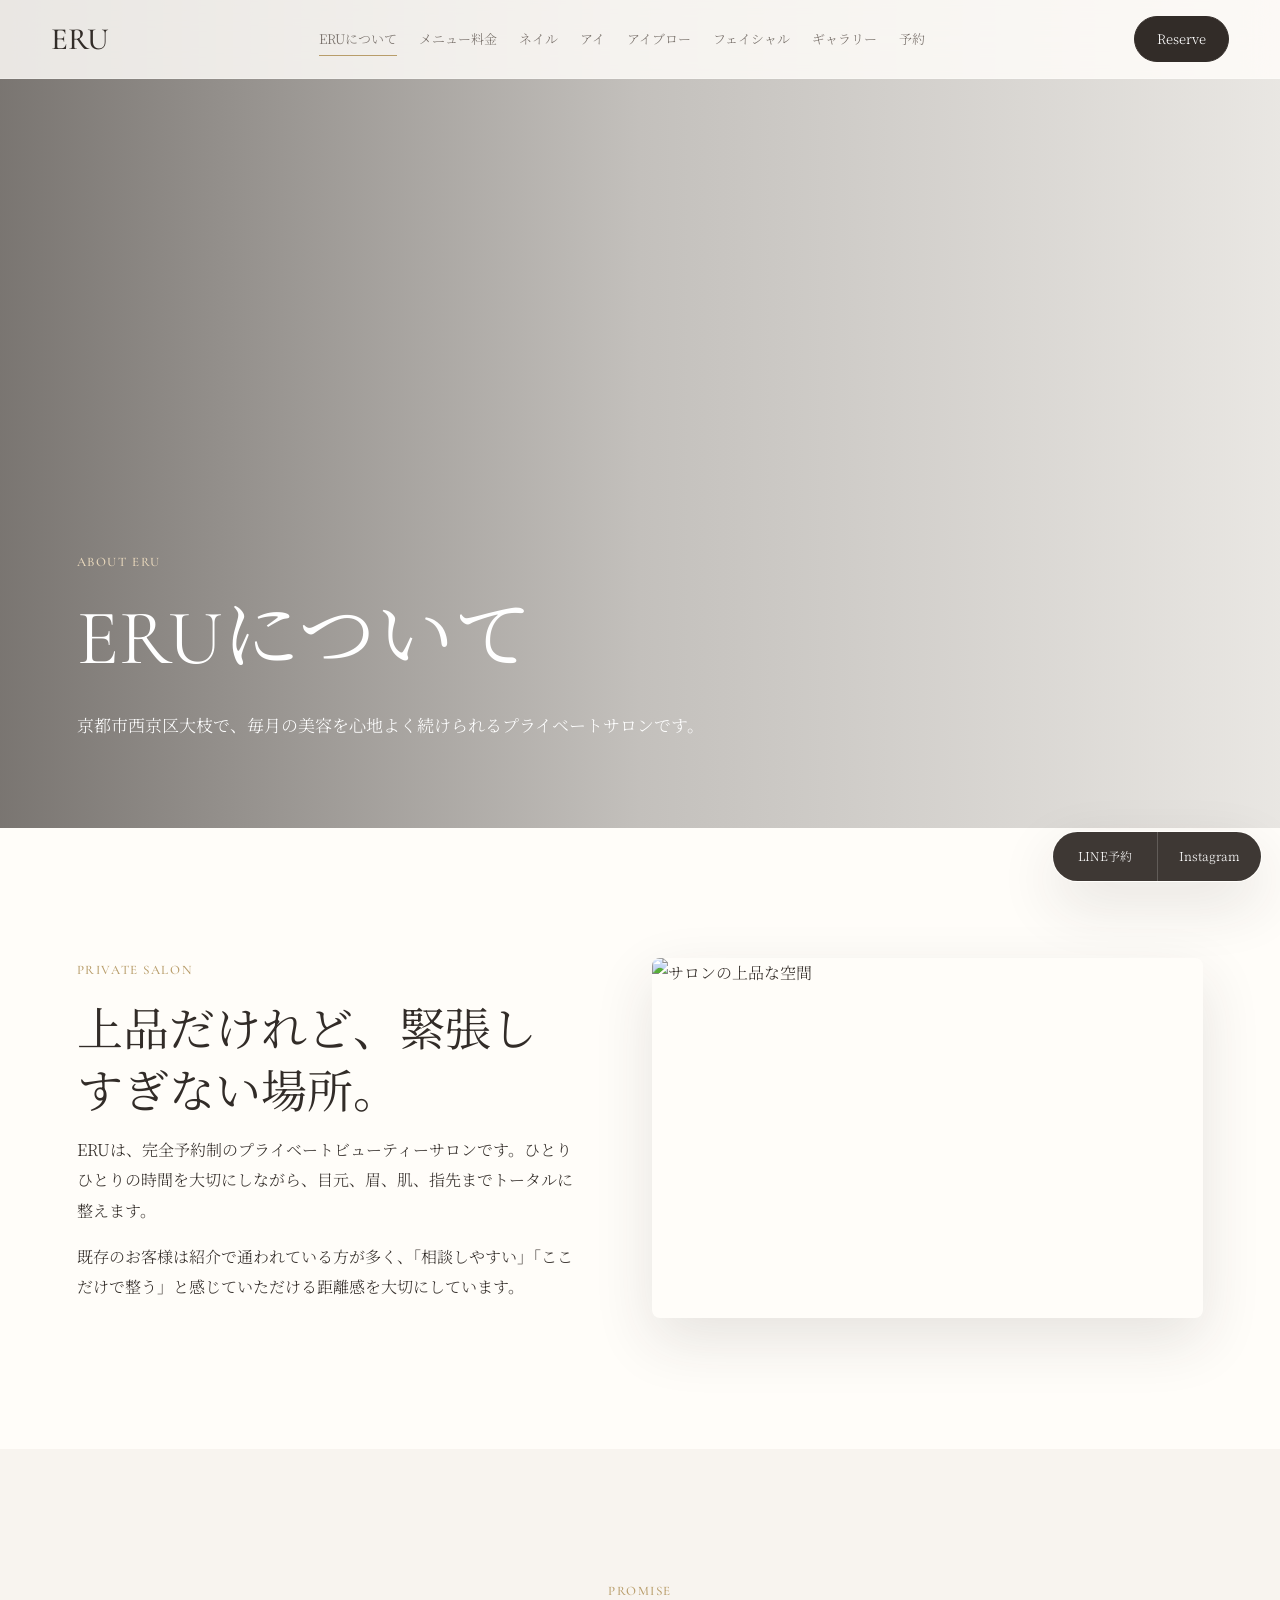
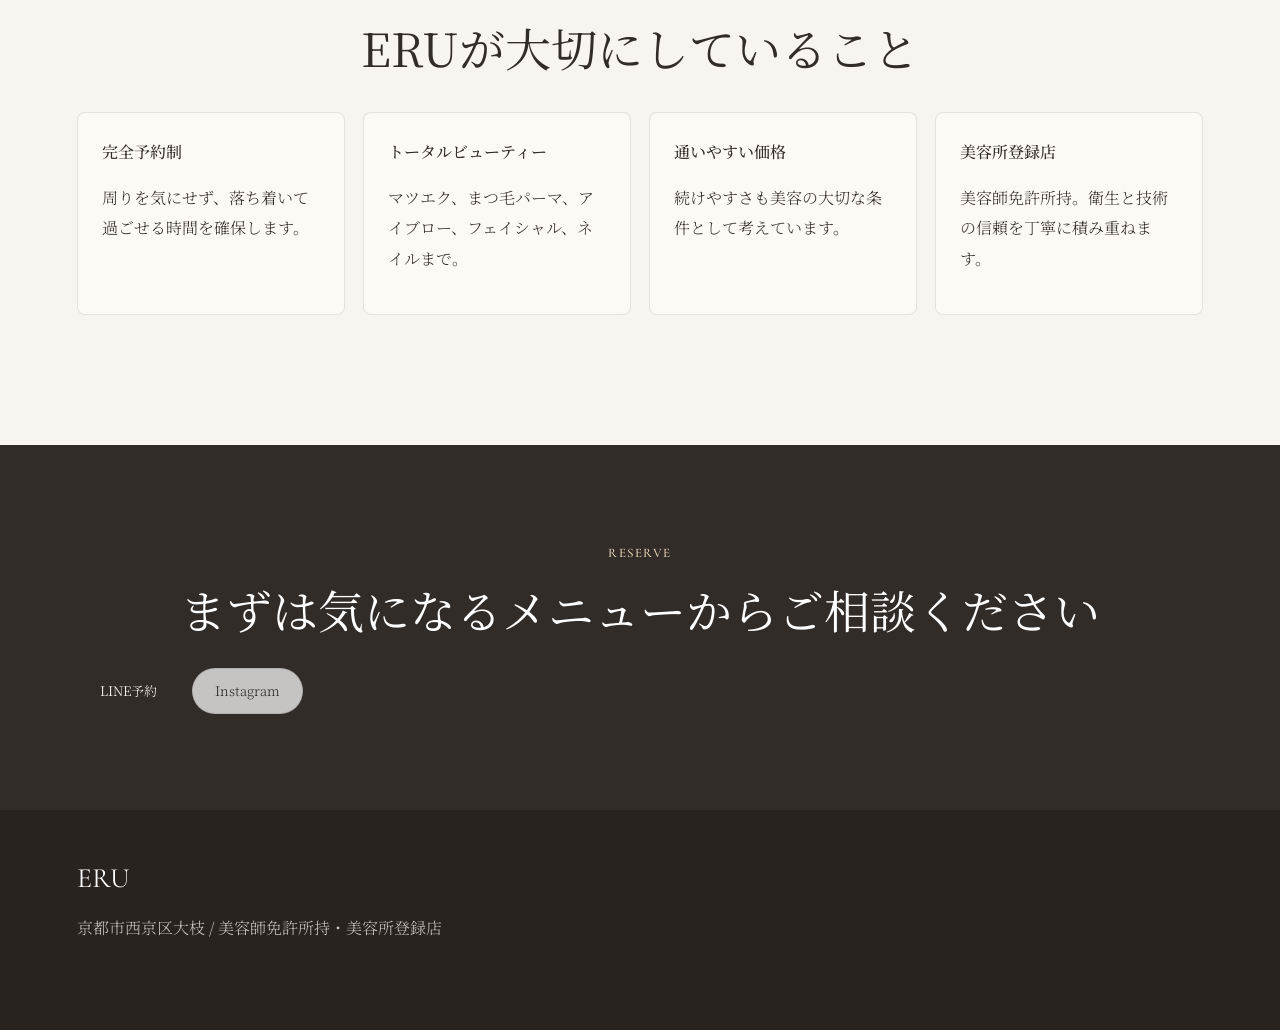
==== about.html @ 4b337d53 "Build ERU salon website" ====
<!doctype html>
<html lang="ja">
  <head>
    <meta charset="utf-8" /><meta name="viewport" content="width=device-width, initial-scale=1" />
    <title>ERUについて｜京都市西京区大枝の完全予約制プライベートサロン</title>
    <meta name="description" content="京都市西京区大枝のERUは、美容師免許所持・美容所登録店の完全予約制プライベートビューティーサロン。マツエク、アイブロー、フェイシャルを通いやすく。" />
    <link rel="preconnect" href="https://fonts.googleapis.com" /><link rel="preconnect" href="https://fonts.gstatic.com" crossorigin />
    <link href="https://fonts.googleapis.com/css2?family=Cormorant+Garamond:wght@400;500;600&family=Noto+Serif+JP:wght@300;400;500;600&display=swap" rel="stylesheet" /><link rel="stylesheet" href="styles.css" />
  </head>
  <body>
    <header class="site-header"><a class="brand" href="index.html">ERU</a><button class="menu-toggle" aria-label="メニューを開閉" aria-expanded="false"><span></span><span></span><span></span></button><nav class="nav"><a aria-current="page" href="about.html">ERUについて</a><a href="menu.html">メニュー料金</a><a href="nail.html">ネイル</a><a href="eye.html">アイ</a><a href="eyebrow.html">アイブロー</a><a href="facial.html">フェイシャル</a><a href="gallery.html">ギャラリー</a><a href="reserve.html">予約</a></nav><a class="reserve-link" href="reserve.html">Reserve</a></header>
    <main>
      <section class="hero"><div class="hero-media about"></div><div class="hero-content"><p class="eyebrow">About ERU</p><h1 class="page-title">ERUについて</h1><p class="hero-text">京都市西京区大枝で、毎月の美容を心地よく続けられるプライベートサロンです。</p></div></section>
      <section class="section">
        <div class="two-col"><div><p class="eyebrow">Private Salon</p><h2>上品だけれど、緊張しすぎない場所。</h2><p>ERUは、完全予約制のプライベートビューティーサロンです。ひとりひとりの時間を大切にしながら、目元、眉、肌、指先までトータルに整えます。</p><p>既存のお客様は紹介で通われている方が多く、「相談しやすい」「ここだけで整う」と感じていただける距離感を大切にしています。</p></div><div class="image-frame"><img src="https://images.unsplash.com/photo-1556228720-195a672e8a03?auto=format&fit=crop&w=1000&q=82" alt="サロンの上品な空間" /></div></div>
      </section>
      <section class="section alt"><div class="section-heading center"><p class="eyebrow">Promise</p><h2>ERUが大切にしていること</h2></div><div class="card-grid"><div class="card"><strong>完全予約制</strong><p>周りを気にせず、落ち着いて過ごせる時間を確保します。</p></div><div class="card"><strong>トータルビューティー</strong><p>マツエク、まつ毛パーマ、アイブロー、フェイシャル、ネイルまで。</p></div><div class="card"><strong>通いやすい価格</strong><p>続けやすさも美容の大切な条件として考えています。</p></div><div class="card"><strong>美容所登録店</strong><p>美容師免許所持。衛生と技術の信頼を丁寧に積み重ねます。</p></div></div></section>
      <section class="reservation-band"><p class="eyebrow">Reserve</p><h2>まずは気になるメニューからご相談ください</h2><div class="hero-actions center"><a class="button primary" href="https://lin.ee/IRVLOEX" target="_blank" rel="noreferrer">LINE予約</a><a class="button secondary" href="https://www.instagram.com/eye.nail.beauty.elu?igsh=dmViY294dzFra2ww&utm_source=qr" target="_blank" rel="noreferrer">Instagram</a></div></section>
    </main>
    <footer class="footer"><strong>ERU</strong><span>京都市西京区大枝 / 美容師免許所持・美容所登録店</span></footer><div class="fixed-reserve"><a href="https://lin.ee/IRVLOEX" target="_blank" rel="noreferrer">LINE予約</a><a href="https://www.instagram.com/eye.nail.beauty.elu?igsh=dmViY294dzFra2ww&utm_source=qr" target="_blank" rel="noreferrer">Instagram</a></div><script src="script.js"></script>
  </body>
</html>
---- styles.css ----
:root {
  --ink: #322c28;
  --muted: #756d67;
  --soft: #f8f4ef;
  --ivory: #fffdf9;
  --beige: #e7d9cb;
  --greige: #b8aea5;
  --gold: #b89d6a;
  --pink: #d7b8b2;
  --line: rgba(50, 44, 40, 0.12);
  --shadow: 0 22px 60px rgba(50, 44, 40, 0.12);
  --serif: "Cormorant Garamond", "Noto Serif JP", serif;
  --jp: "Noto Serif JP", serif;
}

* {
  box-sizing: border-box;
}

html {
  scroll-behavior: smooth;
}

body {
  margin: 0;
  background: var(--ivory);
  color: var(--ink);
  font-family: var(--jp);
  font-weight: 300;
  line-height: 1.9;
  letter-spacing: 0;
}

img {
  display: block;
  max-width: 100%;
}

a {
  color: inherit;
  text-decoration: none;
}

.site-header {
  position: fixed;
  inset: 0 0 auto;
  z-index: 50;
  display: flex;
  align-items: center;
  justify-content: space-between;
  gap: 18px;
  padding: 16px clamp(18px, 4vw, 54px);
  background: rgba(255, 253, 249, 0.84);
  border-bottom: 1px solid rgba(255, 255, 255, 0.2);
  backdrop-filter: blur(18px);
  transition: box-shadow 0.3s ease, background 0.3s ease;
}

.site-header.is-scrolled {
  background: rgba(255, 253, 249, 0.96);
  box-shadow: 0 12px 30px rgba(50, 44, 40, 0.08);
}

.brand {
  font-family: var(--serif);
  font-size: 31px;
  font-weight: 500;
  line-height: 1;
}

.nav {
  display: flex;
  align-items: center;
  gap: 22px;
  color: var(--muted);
  font-size: 13px;
}

.nav a {
  position: relative;
}

.nav a::after {
  position: absolute;
  right: 0;
  bottom: -5px;
  left: 0;
  height: 1px;
  background: var(--gold);
  content: "";
  transform: scaleX(0);
  transform-origin: right;
  transition: transform 0.28s ease;
}

.nav a:hover::after,
.nav a[aria-current="page"]::after {
  transform: scaleX(1);
  transform-origin: left;
}

.menu-toggle {
  display: none;
  width: 42px;
  height: 42px;
  border: 1px solid var(--line);
  border-radius: 50%;
  background: rgba(255, 255, 255, 0.72);
  color: var(--ink);
}

.menu-toggle span {
  display: block;
  width: 17px;
  height: 1px;
  margin: 5px auto;
  background: currentColor;
  transition: transform 0.25s ease, opacity 0.25s ease;
}

.menu-toggle.is-open span:nth-child(1) {
  transform: translateY(6px) rotate(42deg);
}

.menu-toggle.is-open span:nth-child(2) {
  opacity: 0;
}

.menu-toggle.is-open span:nth-child(3) {
  transform: translateY(-6px) rotate(-42deg);
}

.reserve-link,
.button {
  display: inline-flex;
  align-items: center;
  justify-content: center;
  min-height: 46px;
  padding: 0 22px;
  border: 1px solid var(--ink);
  border-radius: 999px;
  font-size: 13px;
  line-height: 1.3;
  transition: transform 0.25s ease, box-shadow 0.25s ease, background 0.25s ease;
}

.reserve-link,
.button.primary {
  background: var(--ink);
  color: #fff;
}

.button.secondary {
  border-color: var(--line);
  background: rgba(255, 255, 255, 0.72);
  color: var(--ink);
}

.button:hover,
.reserve-link:hover {
  transform: translateY(-2px);
  box-shadow: var(--shadow);
}

main {
  overflow: hidden;
}

.hero {
  position: relative;
  display: grid;
  min-height: 92svh;
  place-items: end start;
  padding: 120px clamp(22px, 6vw, 78px) 70px;
  color: #fff;
}

.hero-media {
  position: absolute;
  inset: 0;
  z-index: -2;
  background: center / cover no-repeat;
}

.hero-media.home {
  background-image: url("https://images.unsplash.com/photo-1522337660859-02fbefca4702?auto=format&fit=crop&w=1800&q=82");
}

.hero-media.about {
  background-image: url("https://images.unsplash.com/photo-1521590832167-7bcbfaa6381f?auto=format&fit=crop&w=1800&q=82");
}

.hero-media.menu {
  background-image: url("https://images.unsplash.com/photo-1487412947147-5cebf100ffc2?auto=format&fit=crop&w=1800&q=82");
}

.hero-media::after {
  position: absolute;
  inset: 0;
  z-index: -1;
  background: linear-gradient(90deg, rgba(40, 34, 30, 0.62), rgba(40, 34, 30, 0.28), rgba(40, 34, 30, 0.1));
  content: "";
}

.hero-content {
  width: min(680px, 100%);
}

.eyebrow {
  margin: 0 0 12px;
  color: var(--gold);
  font-family: var(--serif);
  font-size: 13px;
  font-weight: 500;
  letter-spacing: 0.12em;
  text-transform: uppercase;
}

.hero .eyebrow {
  color: #ead9bd;
}

h1,
h2,
h3 {
  margin: 0;
  font-weight: 400;
  line-height: 1.35;
}

h1 {
  font-family: var(--serif);
  font-size: clamp(56px, 16vw, 128px);
  letter-spacing: 0;
}

.page-title {
  font-size: clamp(38px, 10vw, 78px);
}

h2 {
  font-size: clamp(27px, 6vw, 46px);
}

h3 {
  font-size: 22px;
}

.hero-copy {
  margin: 12px 0 14px;
  font-size: clamp(21px, 4vw, 32px);
}

.hero-text,
.lead {
  color: inherit;
  font-size: clamp(15px, 2.6vw, 17px);
}

.hero-actions,
.action-row {
  display: flex;
  flex-wrap: wrap;
  gap: 12px;
  margin-top: 28px;
}

.section {
  padding: clamp(72px, 11vw, 130px) clamp(22px, 6vw, 78px);
}

.section.alt,
.section-band {
  background: var(--soft);
}

.narrow {
  width: min(900px, 100%);
  margin: 0 auto;
}

.section-heading {
  width: min(920px, 100%);
  margin-bottom: 34px;
}

.center {
  margin-right: auto;
  margin-left: auto;
  text-align: center;
}

.two-col {
  display: grid;
  grid-template-columns: minmax(0, 0.95fr) minmax(0, 1.05fr);
  gap: clamp(28px, 6vw, 76px);
  align-items: center;
}

.image-frame {
  overflow: hidden;
  border-radius: 8px;
  box-shadow: var(--shadow);
}

.image-frame img {
  width: 100%;
  height: 100%;
  min-height: 360px;
  object-fit: cover;
}

.card-grid,
.menu-grid,
.product-grid,
.blog-grid,
.gallery-grid {
  display: grid;
  gap: 18px;
}

.card-grid {
  grid-template-columns: repeat(4, minmax(0, 1fr));
}

.menu-grid,
.blog-grid {
  grid-template-columns: repeat(3, minmax(0, 1fr));
}

.product-grid {
  grid-template-columns: repeat(5, minmax(0, 1fr));
}

.gallery-grid {
  grid-template-columns: repeat(4, minmax(0, 1fr));
}

.card,
.menu-card,
.product-card,
.blog-card,
.note-card,
.faq-item {
  border: 1px solid var(--line);
  border-radius: 8px;
  background: rgba(255, 253, 249, 0.74);
}

.card,
.product-card,
.note-card,
.faq-item {
  padding: 24px;
}

.qr-image {
  width: min(100%, 360px);
  margin: 18px auto 0;
  border: 1px solid var(--line);
  border-radius: 8px;
  background: #fff;
  box-shadow: 0 16px 42px rgba(50, 44, 40, 0.1);
}

.card strong,
.product-card strong {
  display: block;
  margin-bottom: 8px;
  font-weight: 500;
}

.menu-card,
.blog-card {
  overflow: hidden;
}

.menu-card img,
.blog-card img,
.gallery-grid img {
  width: 100%;
  height: 260px;
  object-fit: cover;
}

.menu-card div,
.blog-card div {
  padding: 24px;
}

.tag {
  display: inline-flex;
  align-items: center;
  min-height: 28px;
  padding: 0 12px;
  border: 1px solid rgba(184, 157, 106, 0.42);
  border-radius: 999px;
  color: var(--gold);
  font-size: 12px;
}

.price-table {
  width: 100%;
  overflow: auto;
  border: 1px solid var(--line);
  border-radius: 8px;
  background: #fff;
}

table {
  width: 100%;
  min-width: 680px;
  border-collapse: collapse;
}

caption {
  padding: 18px;
  text-align: left;
  font-weight: 500;
}

th,
td {
  padding: 16px;
  border-top: 1px solid var(--line);
  text-align: left;
  vertical-align: top;
}

th {
  color: var(--gold);
  font-weight: 500;
}

.notice {
  padding: 20px;
  border: 1px solid rgba(184, 157, 106, 0.38);
  border-radius: 8px;
  background: #fff9f3;
}

.flow {
  display: grid;
  gap: 14px;
  counter-reset: step;
}

.flow li {
  list-style: none;
  position: relative;
  padding: 18px 18px 18px 58px;
  border: 1px solid var(--line);
  border-radius: 8px;
  background: #fff;
}

.flow li::before {
  position: absolute;
  top: 18px;
  left: 18px;
  color: var(--gold);
  font-family: var(--serif);
  font-size: 22px;
  content: counter(step, decimal-leading-zero);
  counter-increment: step;
}

.faq-item summary {
  cursor: pointer;
  font-weight: 500;
}

.faq-item p {
  margin-bottom: 0;
  color: var(--muted);
}

.reservation-band {
  padding: clamp(56px, 9vw, 96px) clamp(22px, 6vw, 78px);
  background: var(--ink);
  color: #fff;
  text-align: center;
}

.reservation-band .eyebrow {
  color: #ead9bd;
}

.fixed-reserve {
  position: fixed;
  right: 18px;
  bottom: 18px;
  z-index: 60;
  display: flex;
  overflow: hidden;
  border: 1px solid rgba(255, 255, 255, 0.4);
  border-radius: 999px;
  box-shadow: var(--shadow);
}

.fixed-reserve a {
  min-width: 104px;
  padding: 13px 16px;
  background: rgba(50, 44, 40, 0.94);
  color: #fff;
  font-size: 12px;
  text-align: center;
}

.fixed-reserve a + a {
  border-left: 1px solid rgba(255, 255, 255, 0.18);
}

.footer {
  padding: 42px clamp(22px, 6vw, 78px) 86px;
  background: #29231f;
  color: rgba(255, 255, 255, 0.74);
}

.footer strong {
  display: block;
  margin-bottom: 8px;
  color: #fff;
  font-family: var(--serif);
  font-size: 28px;
  font-weight: 400;
}

.reveal {
  opacity: 0;
  transform: translateY(24px);
  transition: opacity 0.7s ease, transform 0.7s ease;
}

.reveal.is-visible {
  opacity: 1;
  transform: translateY(0);
}

@media (max-width: 980px) {
  .nav {
    position: fixed;
    top: 74px;
    right: 14px;
    left: 14px;
    display: none;
    flex-direction: column;
    align-items: stretch;
    gap: 0;
    padding: 12px;
    border: 1px solid var(--line);
    border-radius: 8px;
    background: rgba(255, 253, 249, 0.98);
    box-shadow: var(--shadow);
  }

  .nav.is-open {
    display: flex;
  }

  .nav a {
    padding: 13px;
  }

  .menu-toggle {
    display: inline-block;
  }

  .reserve-link {
    display: none;
  }

  .two-col,
  .card-grid,
  .menu-grid,
  .product-grid,
  .gallery-grid,
  .blog-grid {
    grid-template-columns: 1fr;
  }

  .hero {
    min-height: 86svh;
  }

  .gallery-grid img,
  .menu-card img,
  .blog-card img {
    height: 230px;
  }
}

@media (max-width: 560px) {
  .site-header {
    padding: 14px 18px;
  }

  .brand {
    font-size: 27px;
  }

  .hero {
    padding: 108px 22px 56px;
  }

  .button {
    width: 100%;
  }

  .fixed-reserve {
    right: 12px;
    bottom: 12px;
    left: 12px;
  }

  .fixed-reserve a {
    flex: 1;
  }
}
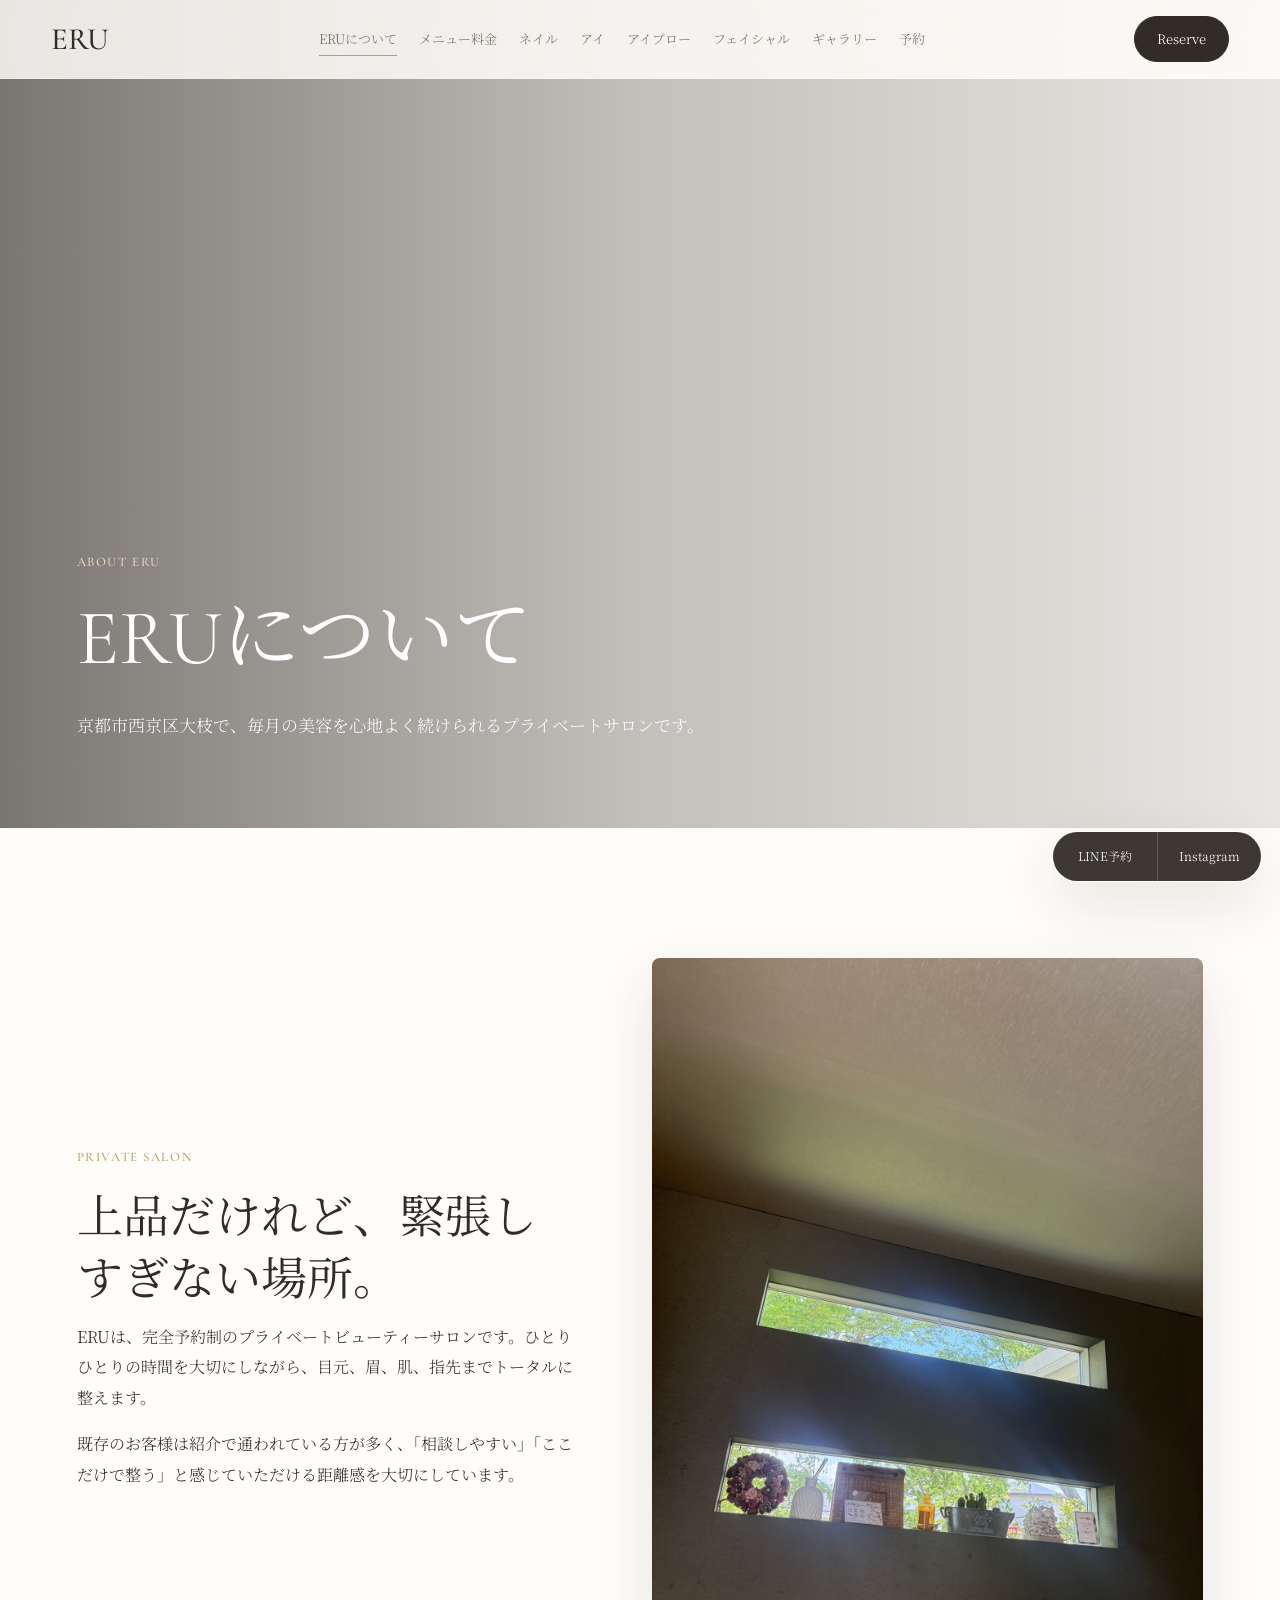
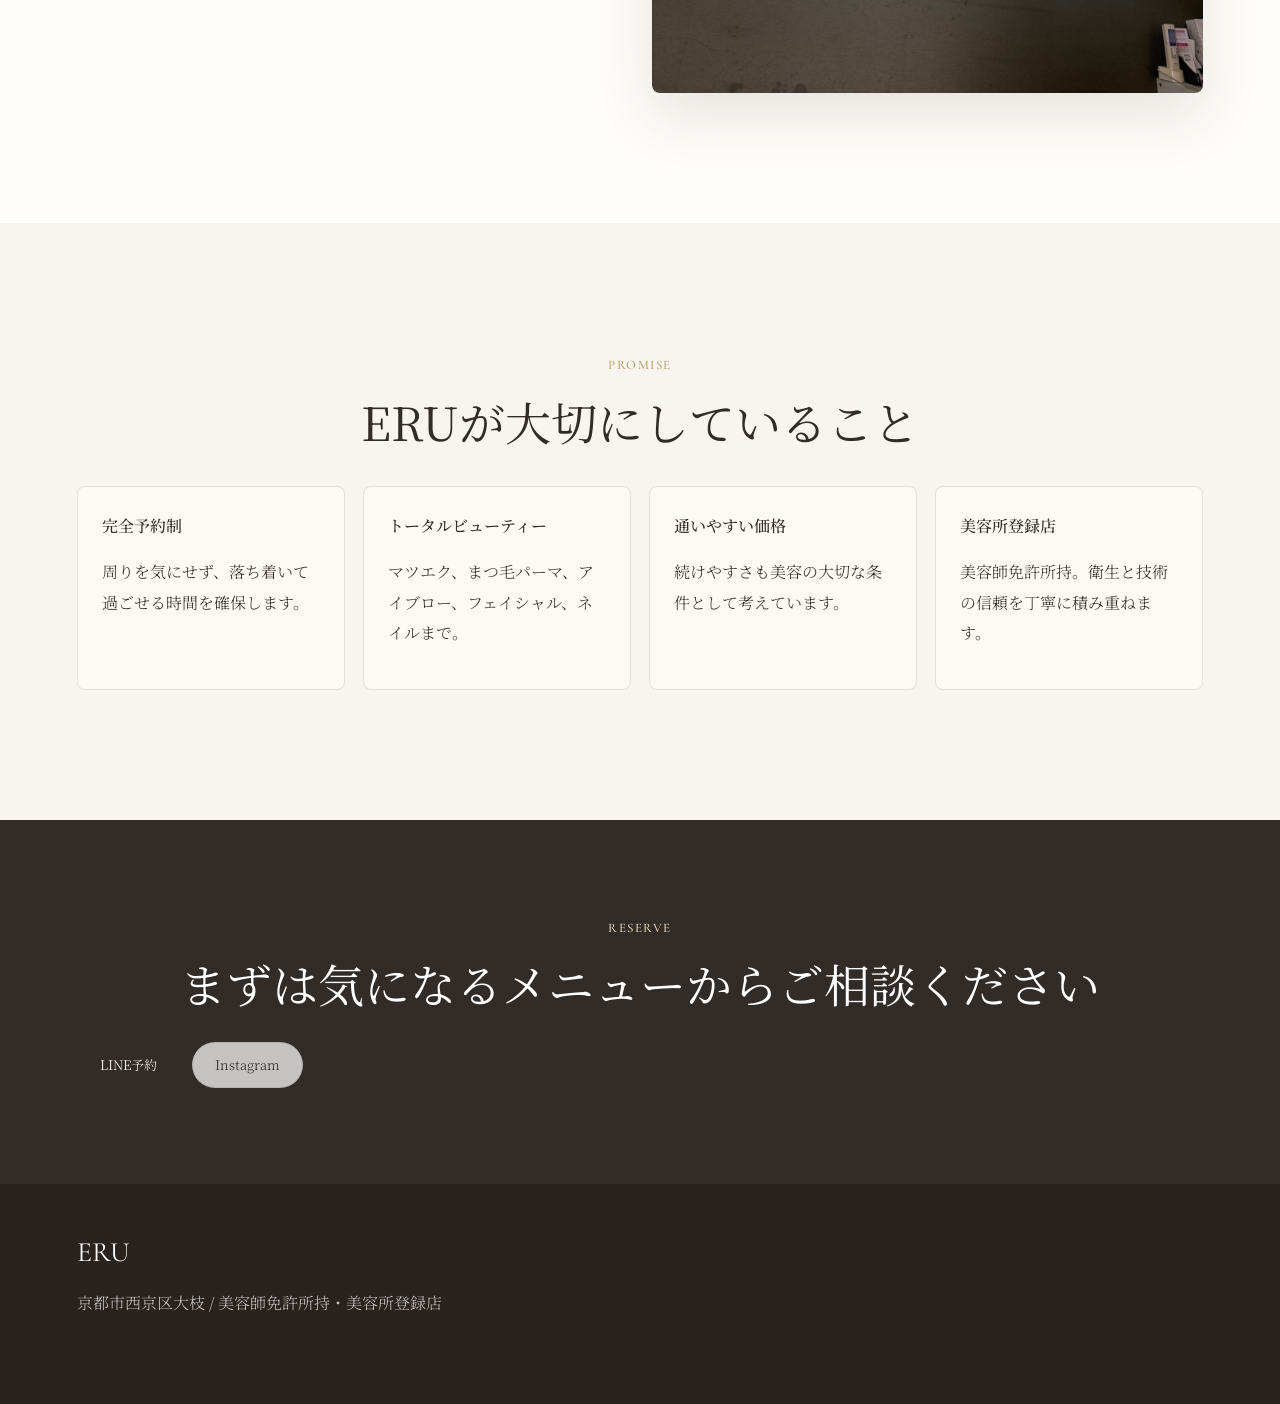
==== commit 60686aee: "Add Saori salon photos" ====
--- a/about.html
+++ b/about.html
@@ -2,6 +2,13 @@
 <html lang="ja">
   <head>
     <meta charset="utf-8" /><meta name="viewport" content="width=device-width, initial-scale=1" />
+    <meta name="theme-color" content="#f8f4ef" />
+    <meta name="apple-mobile-web-app-title" content="ERU" />
+    <meta name="application-name" content="ERU" />
+    <link rel="apple-touch-icon" sizes="180x180" href="/assets/icons/apple-touch-icon.png" />
+    <link rel="icon" type="image/svg+xml" href="/favicon.svg" />
+    <link rel="icon" type="image/png" sizes="32x32" href="/assets/icons/favicon-32.png" />
+    <link rel="manifest" href="/site.webmanifest" />
     <title>ERUについて｜京都市西京区大枝の完全予約制プライベートサロン</title>
     <meta name="description" content="京都市西京区大枝のERUは、美容師免許所持・美容所登録店の完全予約制プライベートビューティーサロン。マツエク、アイブロー、フェイシャルを通いやすく。" />
     <link rel="preconnect" href="https://fonts.googleapis.com" /><link rel="preconnect" href="https://fonts.gstatic.com" crossorigin />
@@ -12,7 +19,7 @@
     <main>
       <section class="hero"><div class="hero-media about"></div><div class="hero-content"><p class="eyebrow">About ERU</p><h1 class="page-title">ERUについて</h1><p class="hero-text">京都市西京区大枝で、毎月の美容を心地よく続けられるプライベートサロンです。</p></div></section>
       <section class="section">
-        <div class="two-col"><div><p class="eyebrow">Private Salon</p><h2>上品だけれど、緊張しすぎない場所。</h2><p>ERUは、完全予約制のプライベートビューティーサロンです。ひとりひとりの時間を大切にしながら、目元、眉、肌、指先までトータルに整えます。</p><p>既存のお客様は紹介で通われている方が多く、「相談しやすい」「ここだけで整う」と感じていただける距離感を大切にしています。</p></div><div class="image-frame"><img src="https://images.unsplash.com/photo-1556228720-195a672e8a03?auto=format&fit=crop&w=1000&q=82" alt="サロンの上品な空間" /></div></div>
+        <div class="two-col"><div><p class="eyebrow">Private Salon</p><h2>上品だけれど、緊張しすぎない場所。</h2><p>ERUは、完全予約制のプライベートビューティーサロンです。ひとりひとりの時間を大切にしながら、目元、眉、肌、指先までトータルに整えます。</p><p>既存のお客様は紹介で通われている方が多く、「相談しやすい」「ここだけで整う」と感じていただける距離感を大切にしています。</p></div><div class="image-frame"><img src="assets/photos/eru-salon-window.jpg" alt="ERUのサロン内の自然光" /></div></div>
       </section>
       <section class="section alt"><div class="section-heading center"><p class="eyebrow">Promise</p><h2>ERUが大切にしていること</h2></div><div class="card-grid"><div class="card"><strong>完全予約制</strong><p>周りを気にせず、落ち着いて過ごせる時間を確保します。</p></div><div class="card"><strong>トータルビューティー</strong><p>マツエク、まつ毛パーマ、アイブロー、フェイシャル、ネイルまで。</p></div><div class="card"><strong>通いやすい価格</strong><p>続けやすさも美容の大切な条件として考えています。</p></div><div class="card"><strong>美容所登録店</strong><p>美容師免許所持。衛生と技術の信頼を丁寧に積み重ねます。</p></div></div></section>
       <section class="reservation-band"><p class="eyebrow">Reserve</p><h2>まずは気になるメニューからご相談ください</h2><div class="hero-actions center"><a class="button primary" href="https://lin.ee/IRVLOEX" target="_blank" rel="noreferrer">LINE予約</a><a class="button secondary" href="https://www.instagram.com/eye.nail.beauty.elu?igsh=dmViY294dzFra2ww&utm_source=qr" target="_blank" rel="noreferrer">Instagram</a></div></section>
--- a/styles.css
+++ b/styles.css
@@ -183,7 +183,8 @@
 }
 
 .hero-media.home {
-  background-image: url("https://images.unsplash.com/photo-1522337660859-02fbefca4702?auto=format&fit=crop&w=1800&q=82");
+  background-image: url("assets/photos/eru-salon-window.jpg");
+  background-position: center 42%;
 }
 
 .hero-media.about {
@@ -200,6 +201,10 @@
   z-index: -1;
   background: linear-gradient(90deg, rgba(40, 34, 30, 0.62), rgba(40, 34, 30, 0.28), rgba(40, 34, 30, 0.1));
   content: "";
+}
+
+.hero-media.home::after {
+  background: linear-gradient(90deg, rgba(38, 32, 28, 0.74), rgba(38, 32, 28, 0.42), rgba(38, 32, 28, 0.18));
 }
 
 .hero-content {
@@ -310,6 +315,18 @@
   object-fit: cover;
 }
 
+.image-frame img.focus-top {
+  object-position: center 22%;
+}
+
+.image-frame img.focus-left {
+  object-position: 28% center;
+}
+
+.image-frame img.focus-bottom {
+  object-position: center 70%;
+}
+
 .card-grid,
 .menu-grid,
 .product-grid,
@@ -334,6 +351,14 @@
 
 .gallery-grid {
   grid-template-columns: repeat(4, minmax(0, 1fr));
+}
+
+.gallery-grid.spotlight {
+  grid-template-columns: minmax(0, 1fr);
+}
+
+.gallery-grid.spotlight img {
+  height: min(72vw, 620px);
 }
 
 .card,
@@ -381,6 +406,20 @@
   width: 100%;
   height: 260px;
   object-fit: cover;
+}
+
+.menu-card img.focus-top,
+.gallery-grid img.focus-top {
+  object-position: center 18%;
+}
+
+.menu-card img.focus-left,
+.gallery-grid img.focus-left {
+  object-position: 28% center;
+}
+
+.gallery-grid img.tall {
+  height: 360px;
 }
 
 .menu-card div,
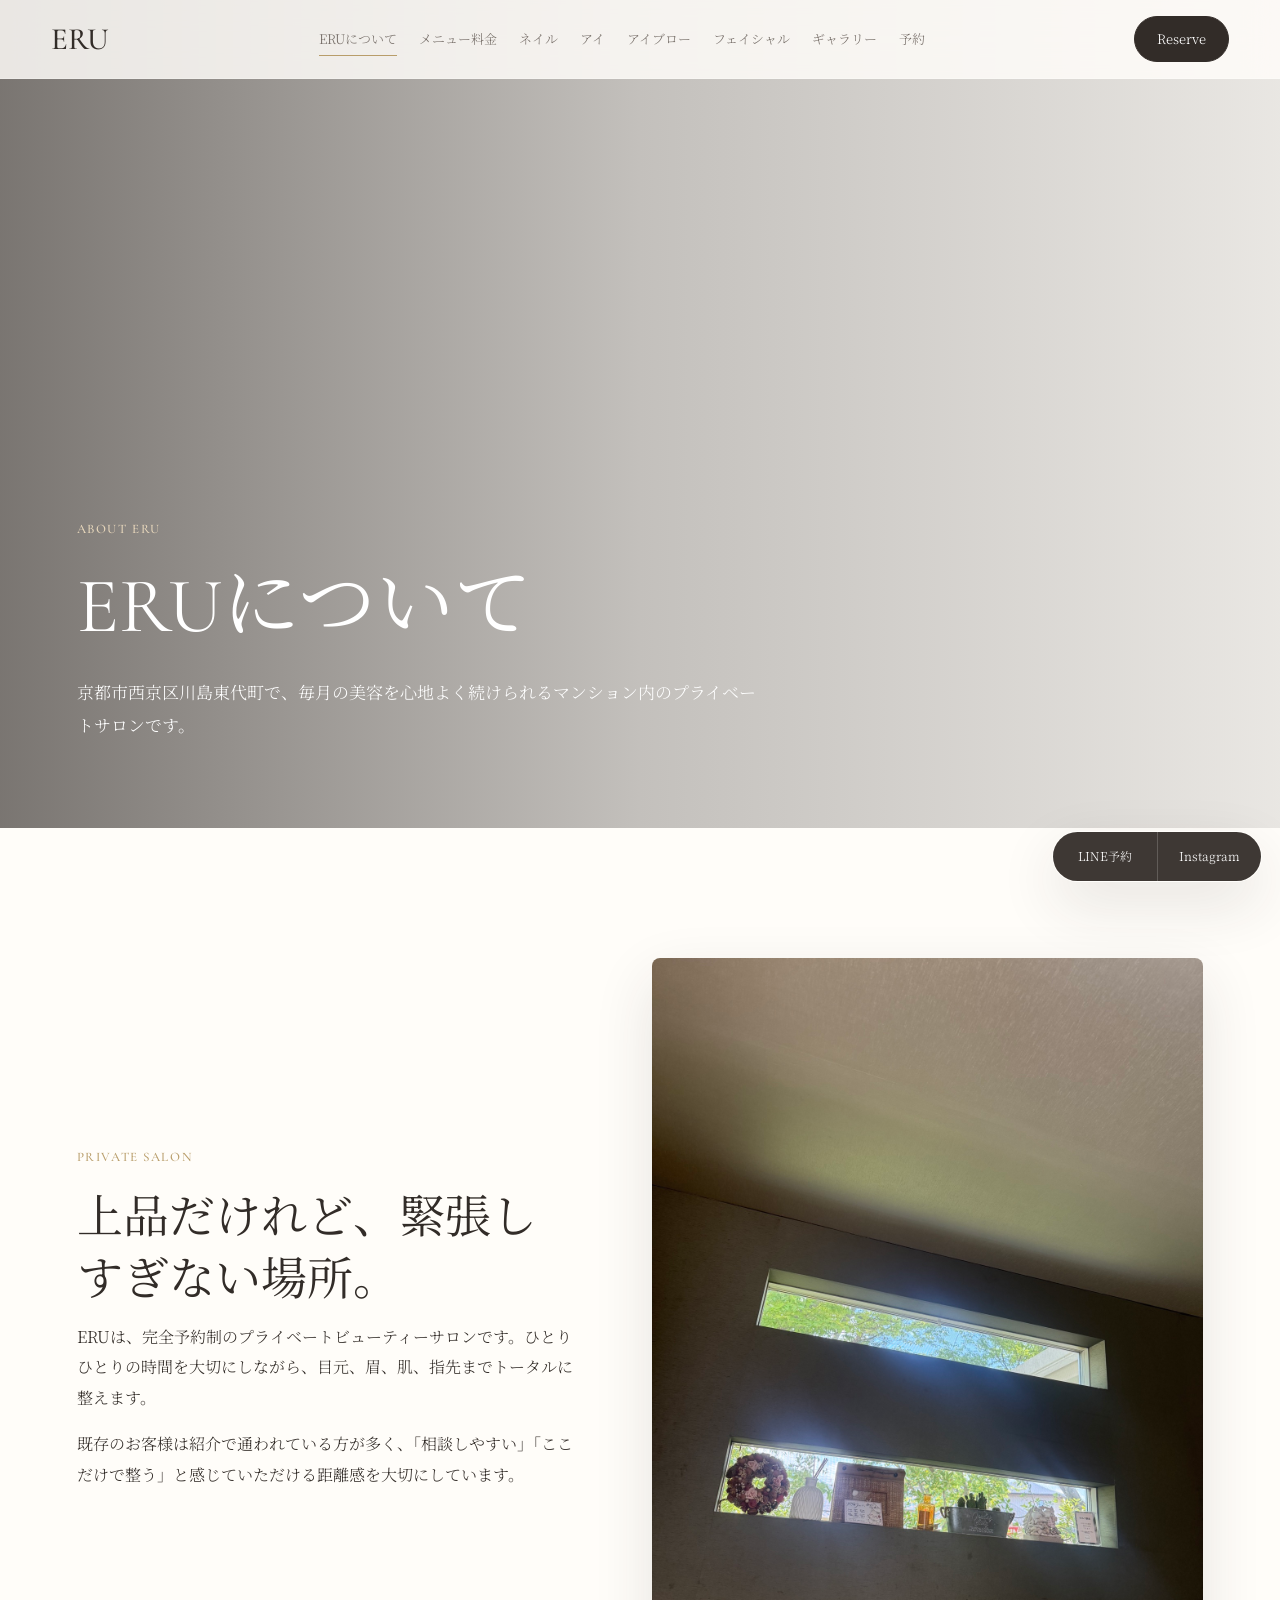
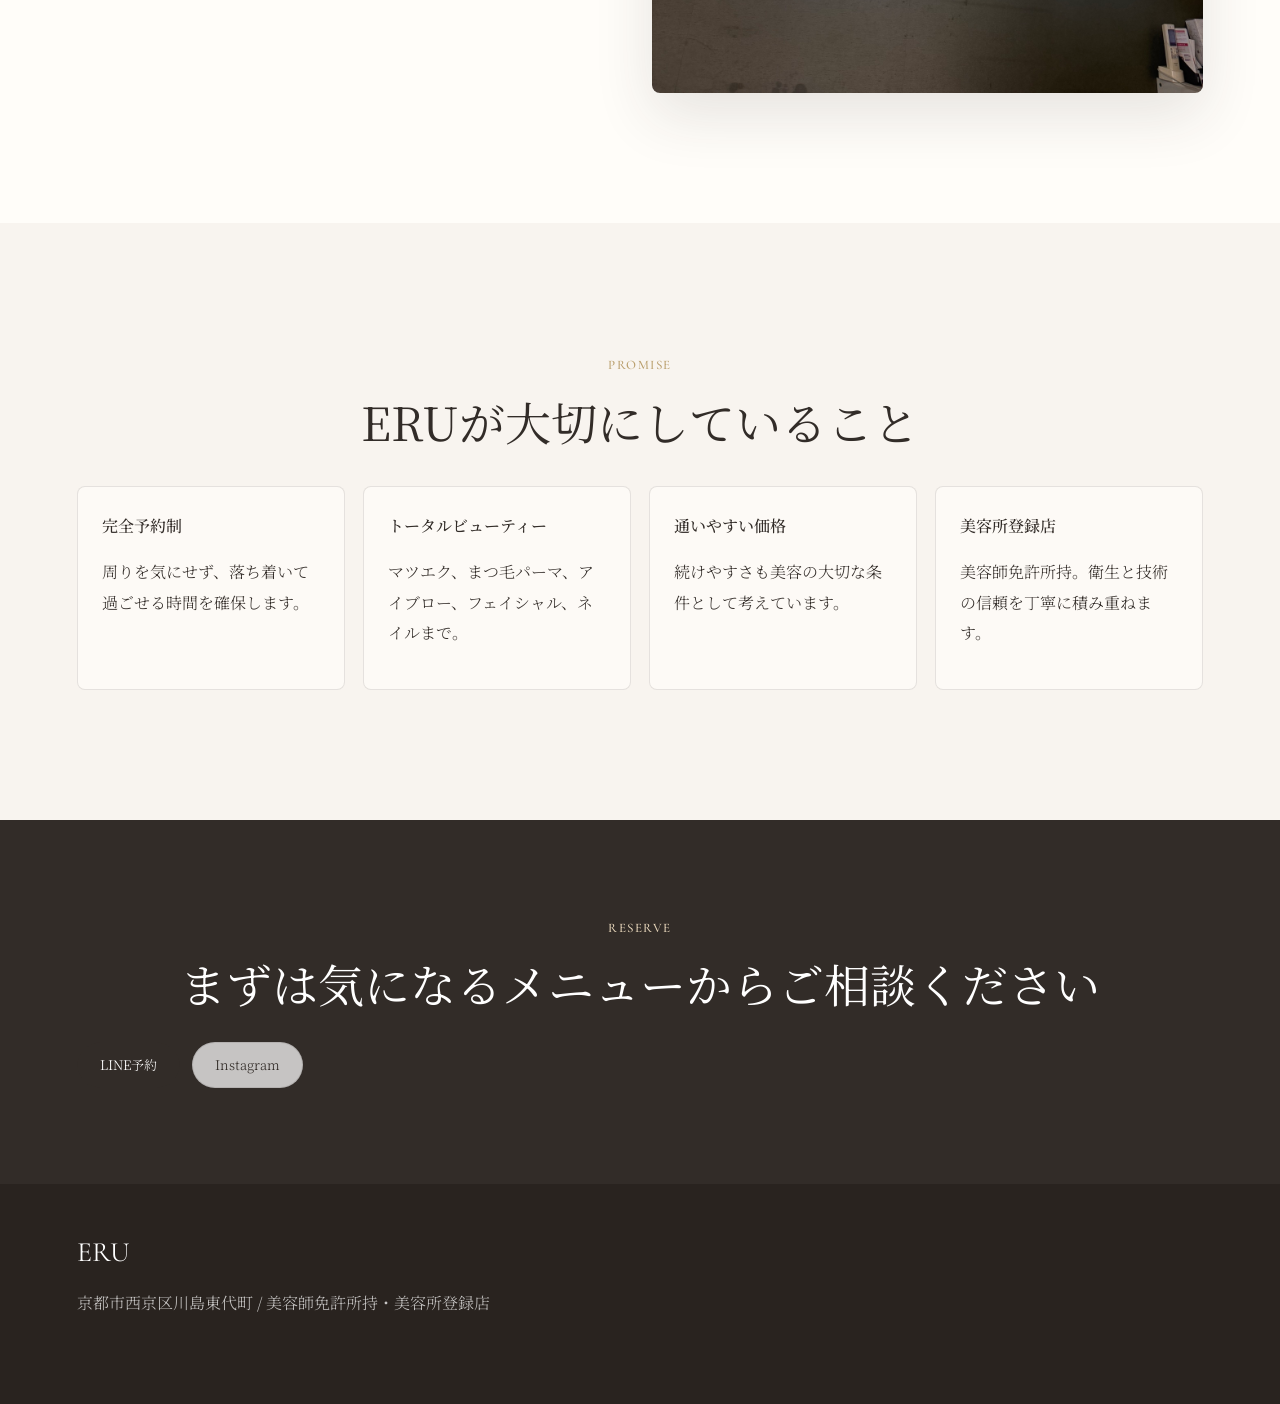
==== commit 8d2bb5c5: "Update salon address after relocation" ====
--- a/about.html
+++ b/about.html
@@ -9,21 +9,21 @@
     <link rel="icon" type="image/svg+xml" href="/favicon.svg" />
     <link rel="icon" type="image/png" sizes="32x32" href="/assets/icons/favicon-32.png" />
     <link rel="manifest" href="/site.webmanifest" />
-    <title>ERUについて｜京都市西京区大枝の完全予約制プライベートサロン</title>
-    <meta name="description" content="京都市西京区大枝のERUは、美容師免許所持・美容所登録店の完全予約制プライベートビューティーサロン。マツエク、アイブロー、フェイシャルを通いやすく。" />
+    <title>ERUについて｜京都市西京区川島東代町の完全予約制プライベートサロン</title>
+    <meta name="description" content="京都市西京区川島東代町のERUは、美容師免許所持・美容所登録店の完全予約制プライベートビューティーサロン。マツエク、アイブロー、フェイシャルを通いやすく。" />
     <link rel="preconnect" href="https://fonts.googleapis.com" /><link rel="preconnect" href="https://fonts.gstatic.com" crossorigin />
-    <link href="https://fonts.googleapis.com/css2?family=Cormorant+Garamond:wght@400;500;600&family=Noto+Serif+JP:wght@300;400;500;600&display=swap" rel="stylesheet" /><link rel="stylesheet" href="styles.css" />
+    <link href="https://fonts.googleapis.com/css2?family=Cormorant+Garamond:wght@400;500;600&family=Noto+Serif+JP:wght@300;400;500;600&display=swap" rel="stylesheet" /><link rel="stylesheet" href="styles.css?v=20260706-hbl" />
   </head>
   <body>
     <header class="site-header"><a class="brand" href="index.html">ERU</a><button class="menu-toggle" aria-label="メニューを開閉" aria-expanded="false"><span></span><span></span><span></span></button><nav class="nav"><a aria-current="page" href="about.html">ERUについて</a><a href="menu.html">メニュー料金</a><a href="nail.html">ネイル</a><a href="eye.html">アイ</a><a href="eyebrow.html">アイブロー</a><a href="facial.html">フェイシャル</a><a href="gallery.html">ギャラリー</a><a href="reserve.html">予約</a></nav><a class="reserve-link" href="reserve.html">Reserve</a></header>
     <main>
-      <section class="hero"><div class="hero-media about"></div><div class="hero-content"><p class="eyebrow">About ERU</p><h1 class="page-title">ERUについて</h1><p class="hero-text">京都市西京区大枝で、毎月の美容を心地よく続けられるプライベートサロンです。</p></div></section>
+      <section class="hero"><div class="hero-media about"></div><div class="hero-content"><p class="eyebrow">About ERU</p><h1 class="page-title">ERUについて</h1><p class="hero-text">京都市西京区川島東代町で、毎月の美容を心地よく続けられるマンション内のプライベートサロンです。</p></div></section>
       <section class="section">
         <div class="two-col"><div><p class="eyebrow">Private Salon</p><h2>上品だけれど、緊張しすぎない場所。</h2><p>ERUは、完全予約制のプライベートビューティーサロンです。ひとりひとりの時間を大切にしながら、目元、眉、肌、指先までトータルに整えます。</p><p>既存のお客様は紹介で通われている方が多く、「相談しやすい」「ここだけで整う」と感じていただける距離感を大切にしています。</p></div><div class="image-frame"><img src="assets/photos/eru-salon-window.jpg" alt="ERUのサロン内の自然光" /></div></div>
       </section>
       <section class="section alt"><div class="section-heading center"><p class="eyebrow">Promise</p><h2>ERUが大切にしていること</h2></div><div class="card-grid"><div class="card"><strong>完全予約制</strong><p>周りを気にせず、落ち着いて過ごせる時間を確保します。</p></div><div class="card"><strong>トータルビューティー</strong><p>マツエク、まつ毛パーマ、アイブロー、フェイシャル、ネイルまで。</p></div><div class="card"><strong>通いやすい価格</strong><p>続けやすさも美容の大切な条件として考えています。</p></div><div class="card"><strong>美容所登録店</strong><p>美容師免許所持。衛生と技術の信頼を丁寧に積み重ねます。</p></div></div></section>
       <section class="reservation-band"><p class="eyebrow">Reserve</p><h2>まずは気になるメニューからご相談ください</h2><div class="hero-actions center"><a class="button primary" href="https://lin.ee/IRVLOEX" target="_blank" rel="noreferrer">LINE予約</a><a class="button secondary" href="https://www.instagram.com/eye.nail.beauty.elu?igsh=dmViY294dzFra2ww&utm_source=qr" target="_blank" rel="noreferrer">Instagram</a></div></section>
     </main>
-    <footer class="footer"><strong>ERU</strong><span>京都市西京区大枝 / 美容師免許所持・美容所登録店</span></footer><div class="fixed-reserve"><a href="https://lin.ee/IRVLOEX" target="_blank" rel="noreferrer">LINE予約</a><a href="https://www.instagram.com/eye.nail.beauty.elu?igsh=dmViY294dzFra2ww&utm_source=qr" target="_blank" rel="noreferrer">Instagram</a></div><script src="script.js"></script>
+    <footer class="footer"><strong>ERU</strong><span>京都市西京区川島東代町 / 美容師免許所持・美容所登録店</span></footer><div class="fixed-reserve"><a href="https://lin.ee/IRVLOEX" target="_blank" rel="noreferrer">LINE予約</a><a href="https://www.instagram.com/eye.nail.beauty.elu?igsh=dmViY294dzFra2ww&utm_source=qr" target="_blank" rel="noreferrer">Instagram</a></div><script src="script.js"></script>
   </body>
 </html>
--- a/styles.css
+++ b/styles.css
@@ -418,8 +418,21 @@
   object-position: 28% center;
 }
 
+.menu-card img.show-full,
+.gallery-grid img.show-full {
+  aspect-ratio: 1194 / 1488;
+  height: auto;
+  object-fit: contain;
+  object-position: center;
+  background: #fffaf7;
+}
+
 .gallery-grid img.tall {
   height: 360px;
+}
+
+.gallery-grid img.tall.show-full {
+  height: auto;
 }
 
 .menu-card div,
@@ -627,6 +640,11 @@
   .blog-card img {
     height: 230px;
   }
+
+  .gallery-grid img.show-full,
+  .menu-card img.show-full {
+    height: auto;
+  }
 }
 
 @media (max-width: 560px) {
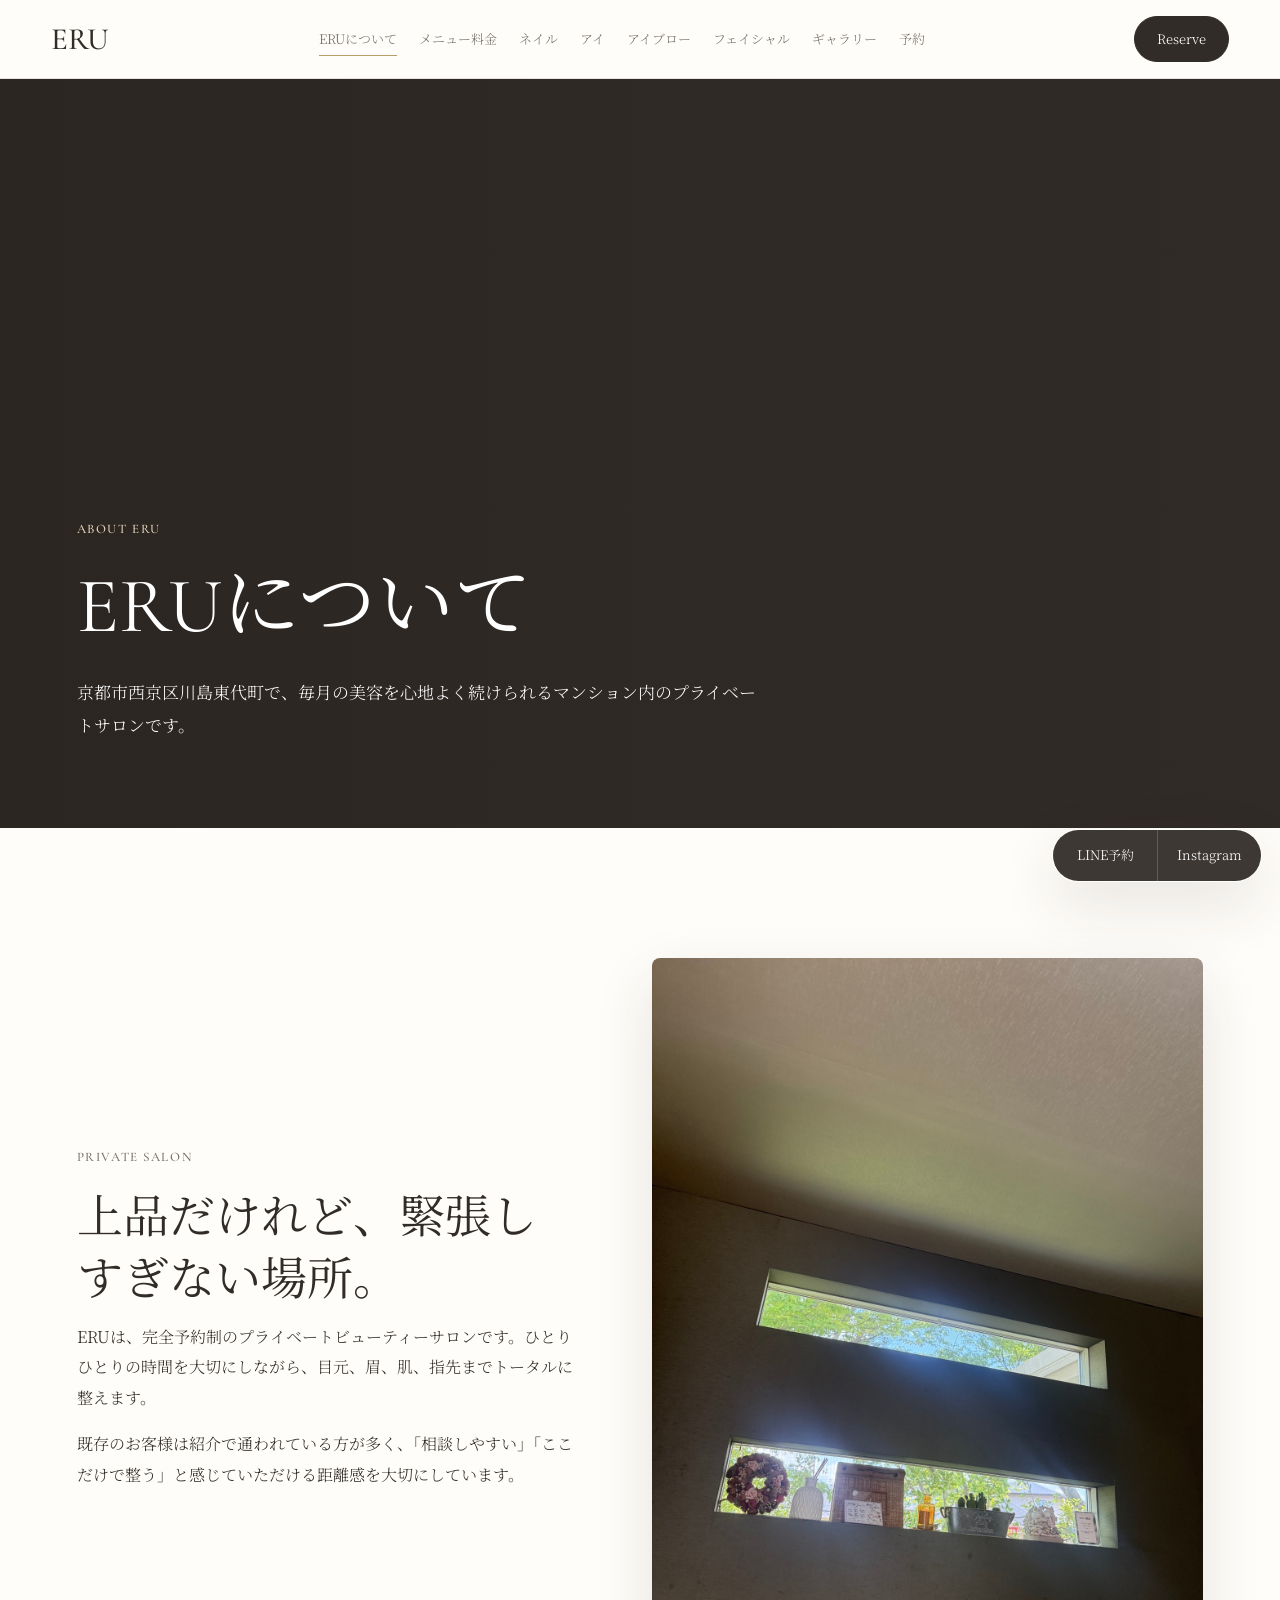
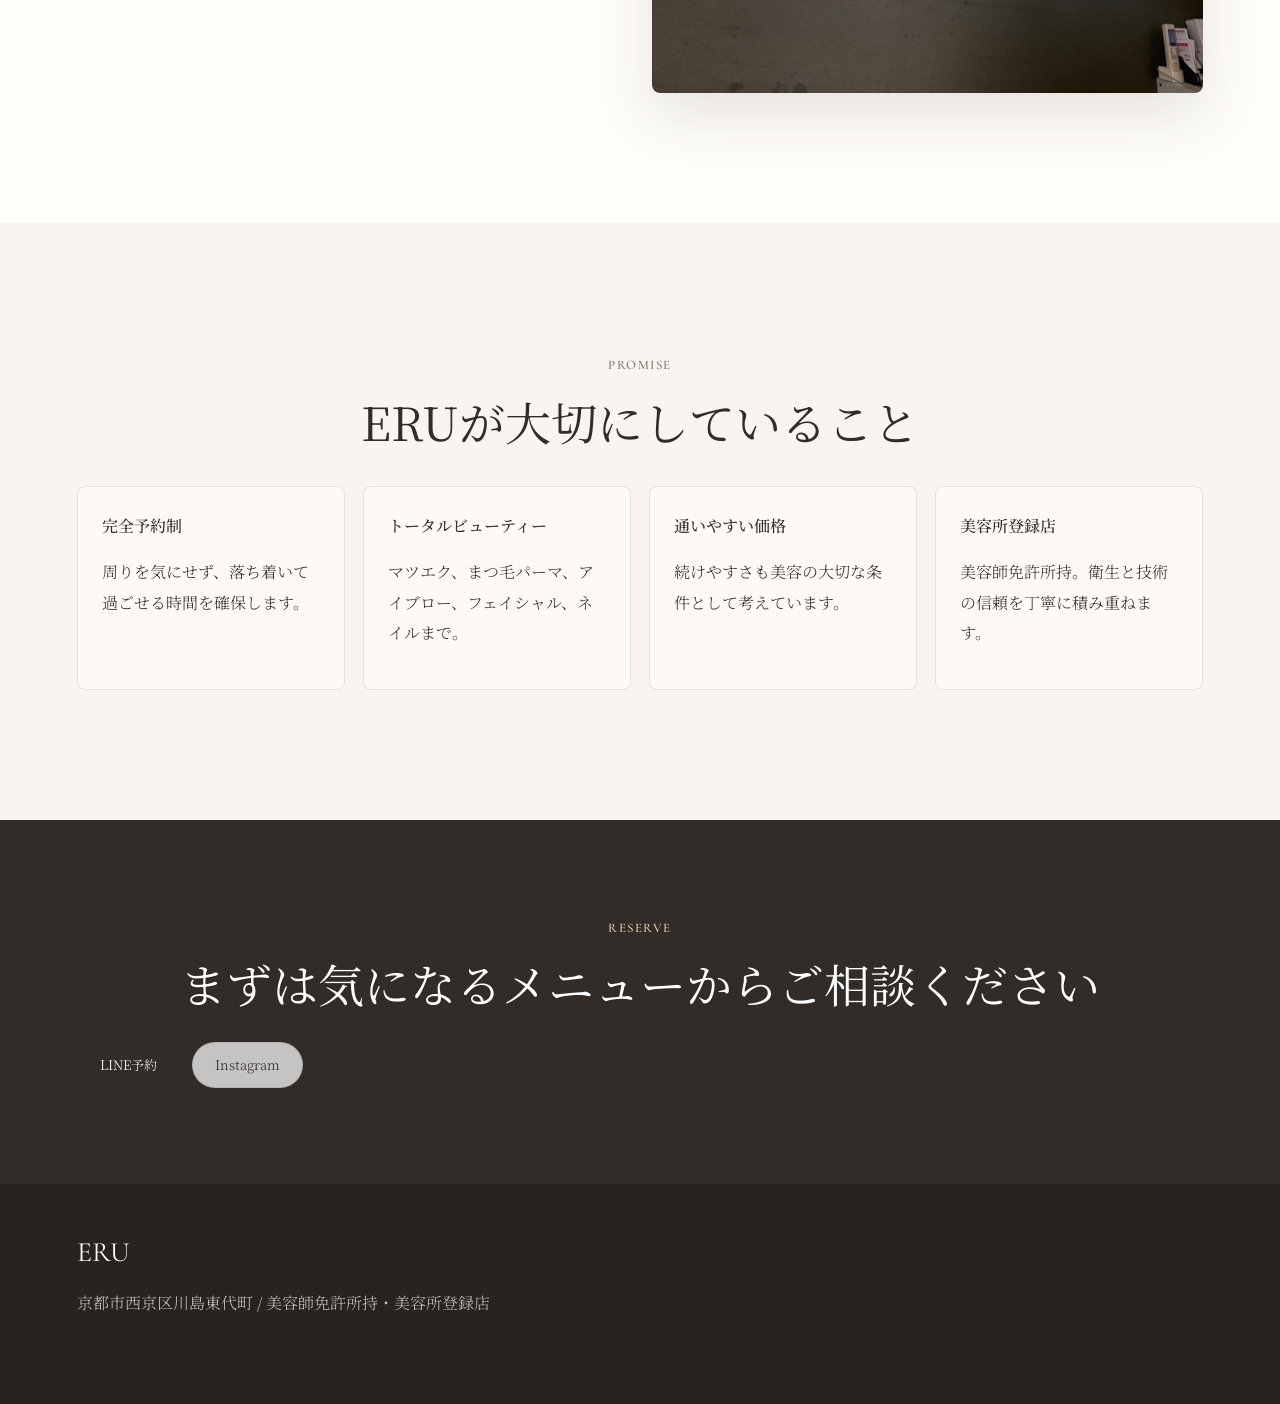
==== commit e2e8f5fb: "Apply site quality improvements" ====
--- a/about.html
+++ b/about.html
@@ -12,7 +12,7 @@
     <title>ERUについて｜京都市西京区川島東代町の完全予約制プライベートサロン</title>
     <meta name="description" content="京都市西京区川島東代町のERUは、美容師免許所持・美容所登録店の完全予約制プライベートビューティーサロン。マツエク、アイブロー、フェイシャルを通いやすく。" />
     <link rel="preconnect" href="https://fonts.googleapis.com" /><link rel="preconnect" href="https://fonts.gstatic.com" crossorigin />
-    <link href="https://fonts.googleapis.com/css2?family=Cormorant+Garamond:wght@400;500;600&family=Noto+Serif+JP:wght@300;400;500;600&display=swap" rel="stylesheet" /><link rel="stylesheet" href="styles.css?v=20260706-hbl" />
+    <link href="https://fonts.googleapis.com/css2?family=Cormorant+Garamond:wght@400;500;600&family=Noto+Serif+JP:wght@300;400;500;600&display=swap" rel="stylesheet" /><link rel="stylesheet" href="styles.css?v=20261008-kintsugi" />
   </head>
   <body>
     <header class="site-header"><a class="brand" href="index.html">ERU</a><button class="menu-toggle" aria-label="メニューを開閉" aria-expanded="false"><span></span><span></span><span></span></button><nav class="nav"><a aria-current="page" href="about.html">ERUについて</a><a href="menu.html">メニュー料金</a><a href="nail.html">ネイル</a><a href="eye.html">アイ</a><a href="eyebrow.html">アイブロー</a><a href="facial.html">フェイシャル</a><a href="gallery.html">ギャラリー</a><a href="reserve.html">予約</a></nav><a class="reserve-link" href="reserve.html">Reserve</a></header>
--- a/styles.css
+++ b/styles.css
@@ -50,14 +50,13 @@
   justify-content: space-between;
   gap: 18px;
   padding: 16px clamp(18px, 4vw, 54px);
-  background: rgba(255, 253, 249, 0.84);
-  border-bottom: 1px solid rgba(255, 255, 255, 0.2);
-  backdrop-filter: blur(18px);
+  background: var(--ivory);
+  border-bottom: 1px solid var(--line);
   transition: box-shadow 0.3s ease, background 0.3s ease;
 }
 
 .site-header.is-scrolled {
-  background: rgba(255, 253, 249, 0.96);
+  background: var(--ivory);
   box-shadow: 0 12px 30px rgba(50, 44, 40, 0.08);
 }
 
@@ -168,10 +167,12 @@
 
 .hero {
   position: relative;
+  isolation: isolate;
   display: grid;
   min-height: 92svh;
   place-items: end start;
   padding: 120px clamp(22px, 6vw, 78px) 70px;
+  background: var(--ink);
   color: #fff;
 }
 
@@ -225,6 +226,11 @@
   color: #ead9bd;
 }
 
+.section .eyebrow,
+.section-band .eyebrow {
+  color: var(--muted);
+}
+
 h1,
 h2,
 h3 {
@@ -325,6 +331,13 @@
 
 .image-frame img.focus-bottom {
   object-position: center 70%;
+}
+
+.image-frame img.show-full {
+  height: auto;
+  min-height: 0;
+  object-fit: contain;
+  background: #fffaf7;
 }
 
 .card-grid,
@@ -447,7 +460,7 @@
   padding: 0 12px;
   border: 1px solid rgba(184, 157, 106, 0.42);
   border-radius: 999px;
-  color: var(--gold);
+  color: var(--muted);
   font-size: 12px;
 }
 
@@ -480,7 +493,7 @@
 }
 
 th {
-  color: var(--gold);
+  color: var(--muted);
   font-weight: 500;
 }
 
@@ -555,7 +568,7 @@
   padding: 13px 16px;
   background: rgba(50, 44, 40, 0.94);
   color: #fff;
-  font-size: 12px;
+  font-size: 13px;
   text-align: center;
 }
 
@@ -587,6 +600,19 @@
 .reveal.is-visible {
   opacity: 1;
   transform: translateY(0);
+}
+
+@media (prefers-reduced-motion: reduce) {
+  html {
+    scroll-behavior: auto;
+  }
+
+  .reveal,
+  .reveal.is-visible {
+    opacity: 1;
+    transform: none;
+    transition: none;
+  }
 }
 
 @media (max-width: 980px) {
